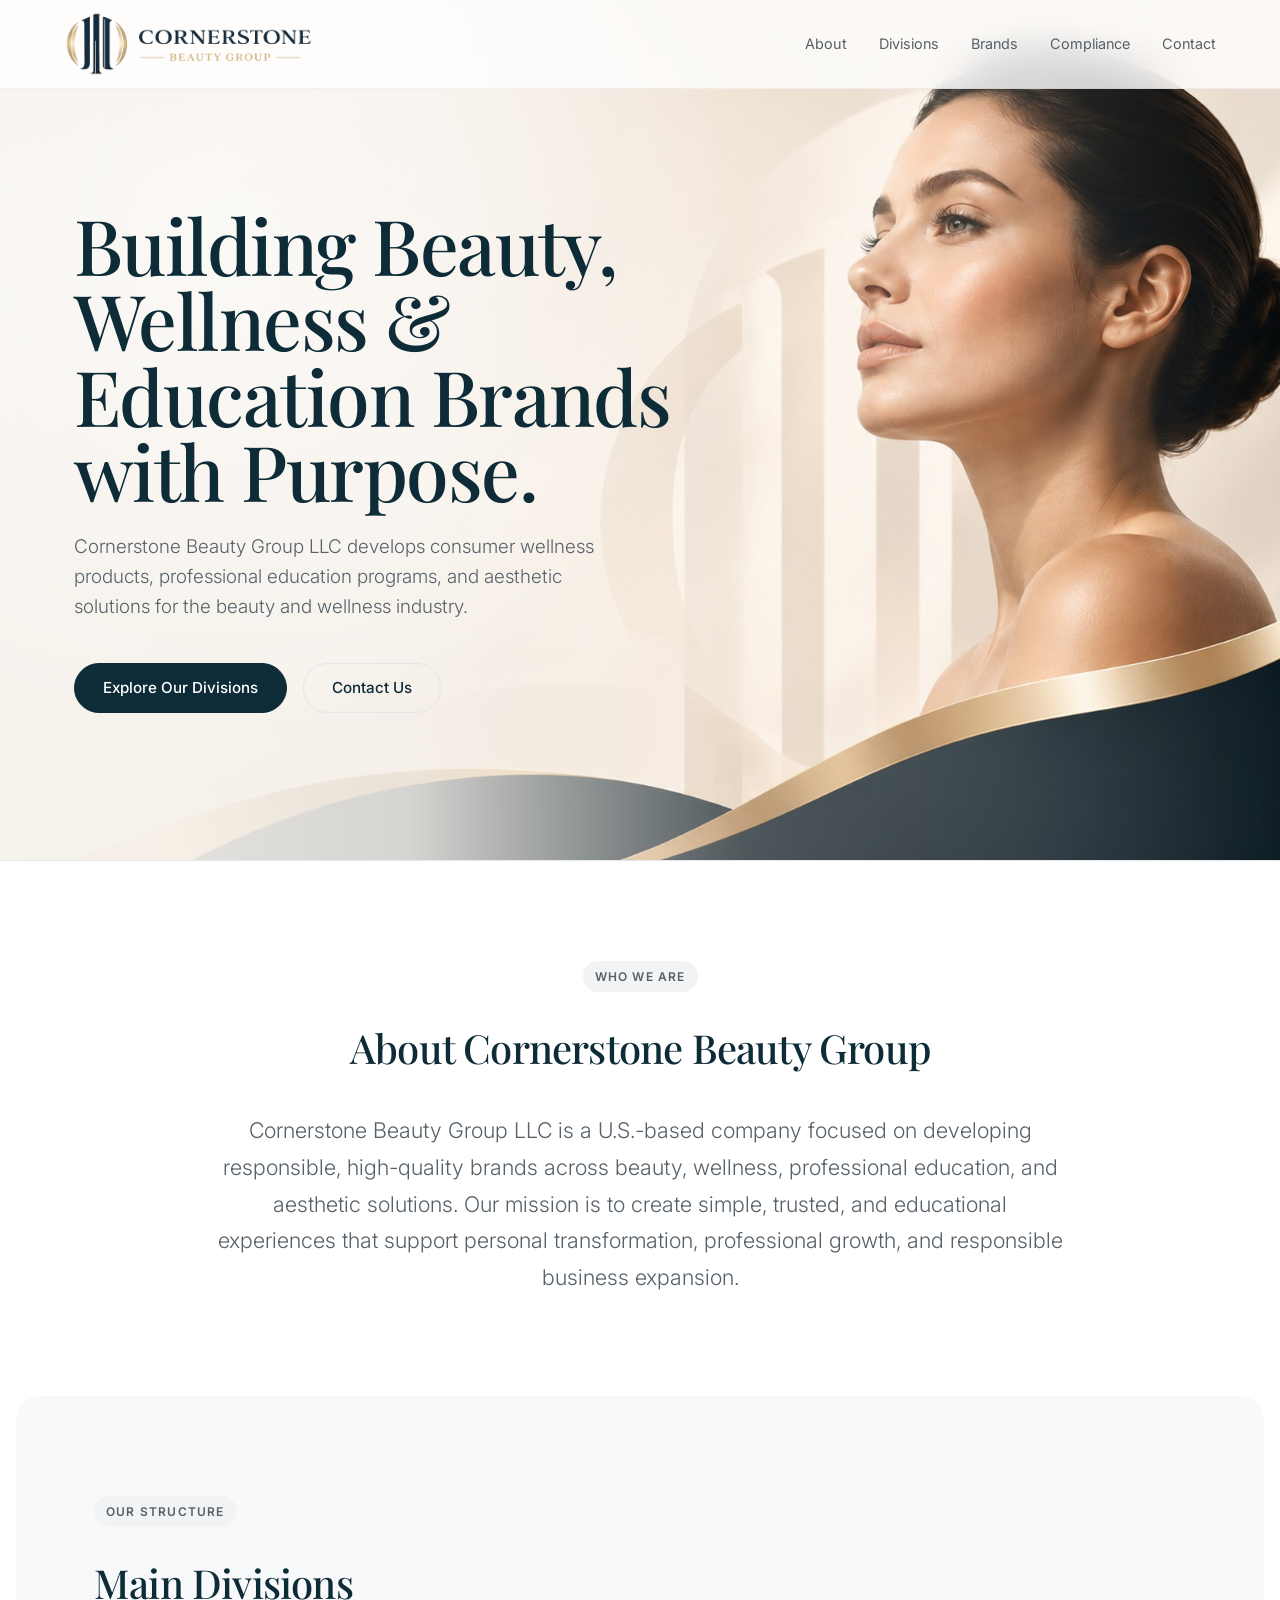
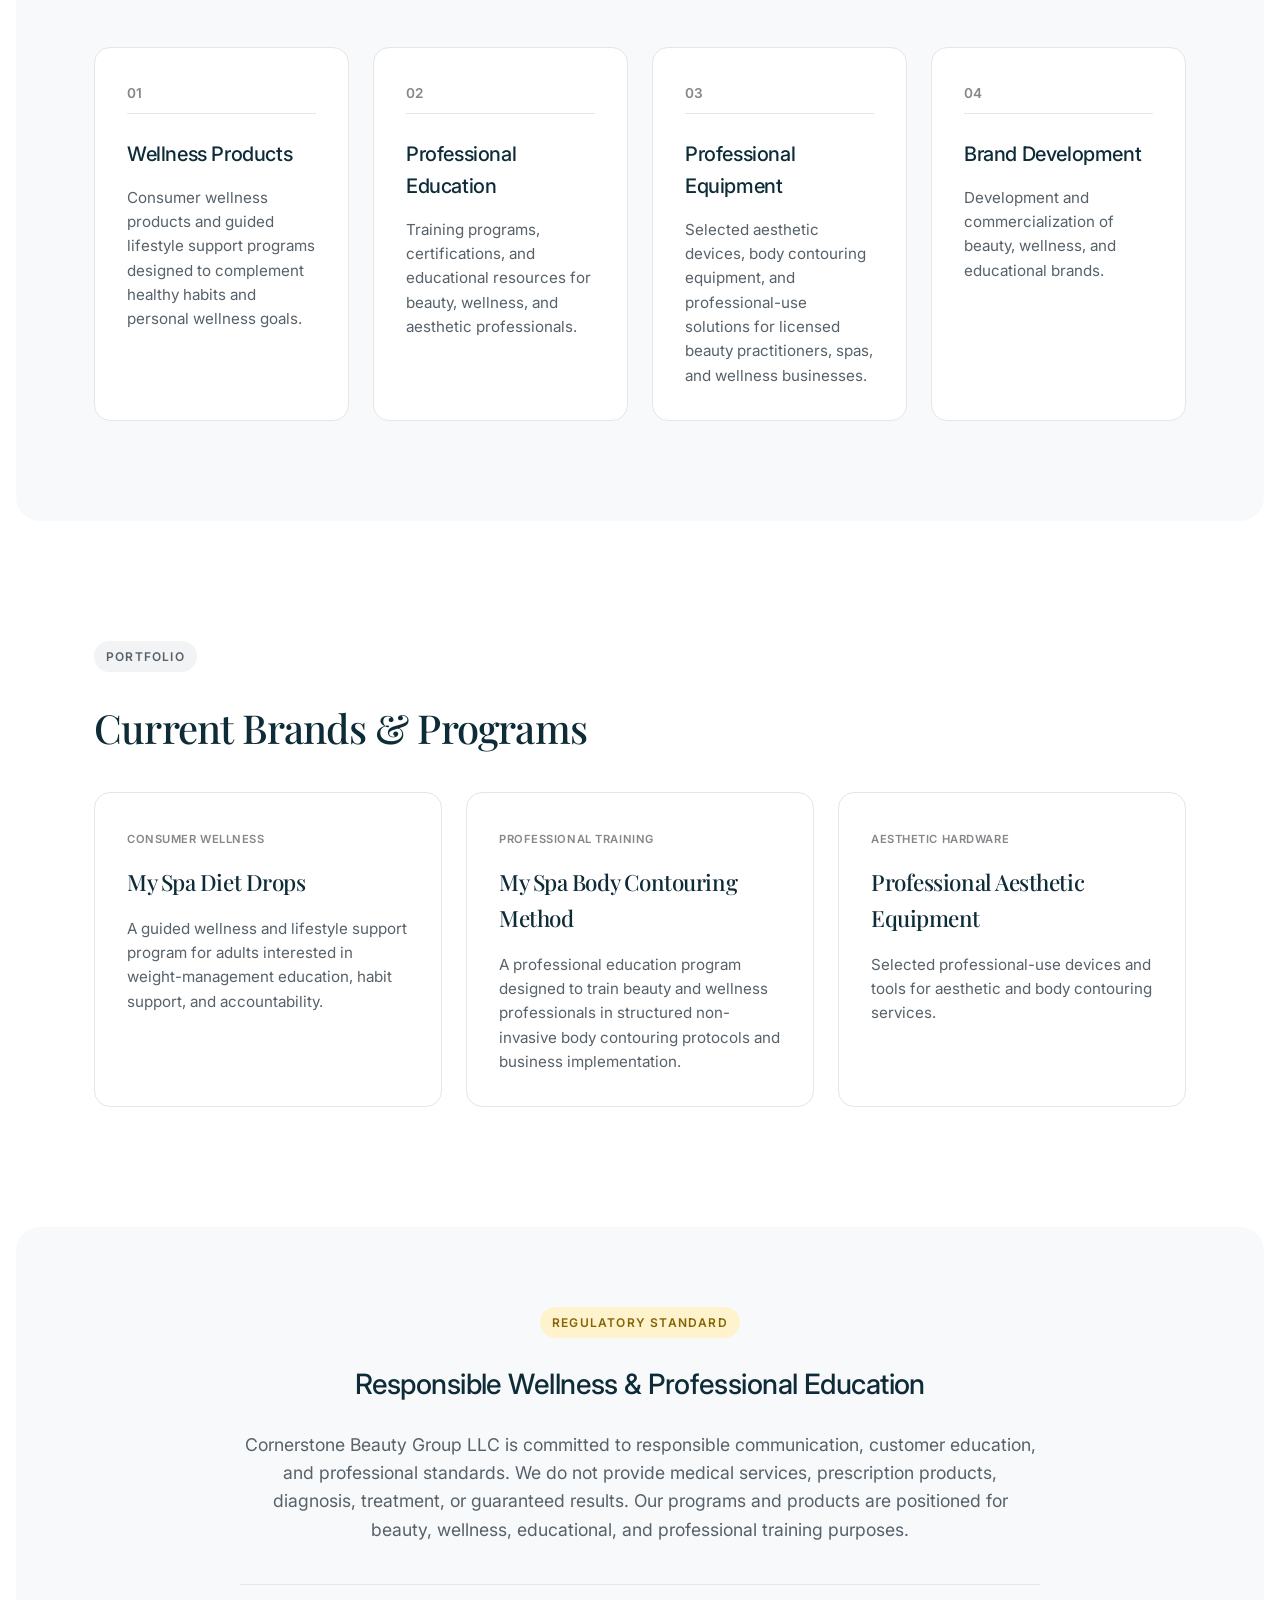
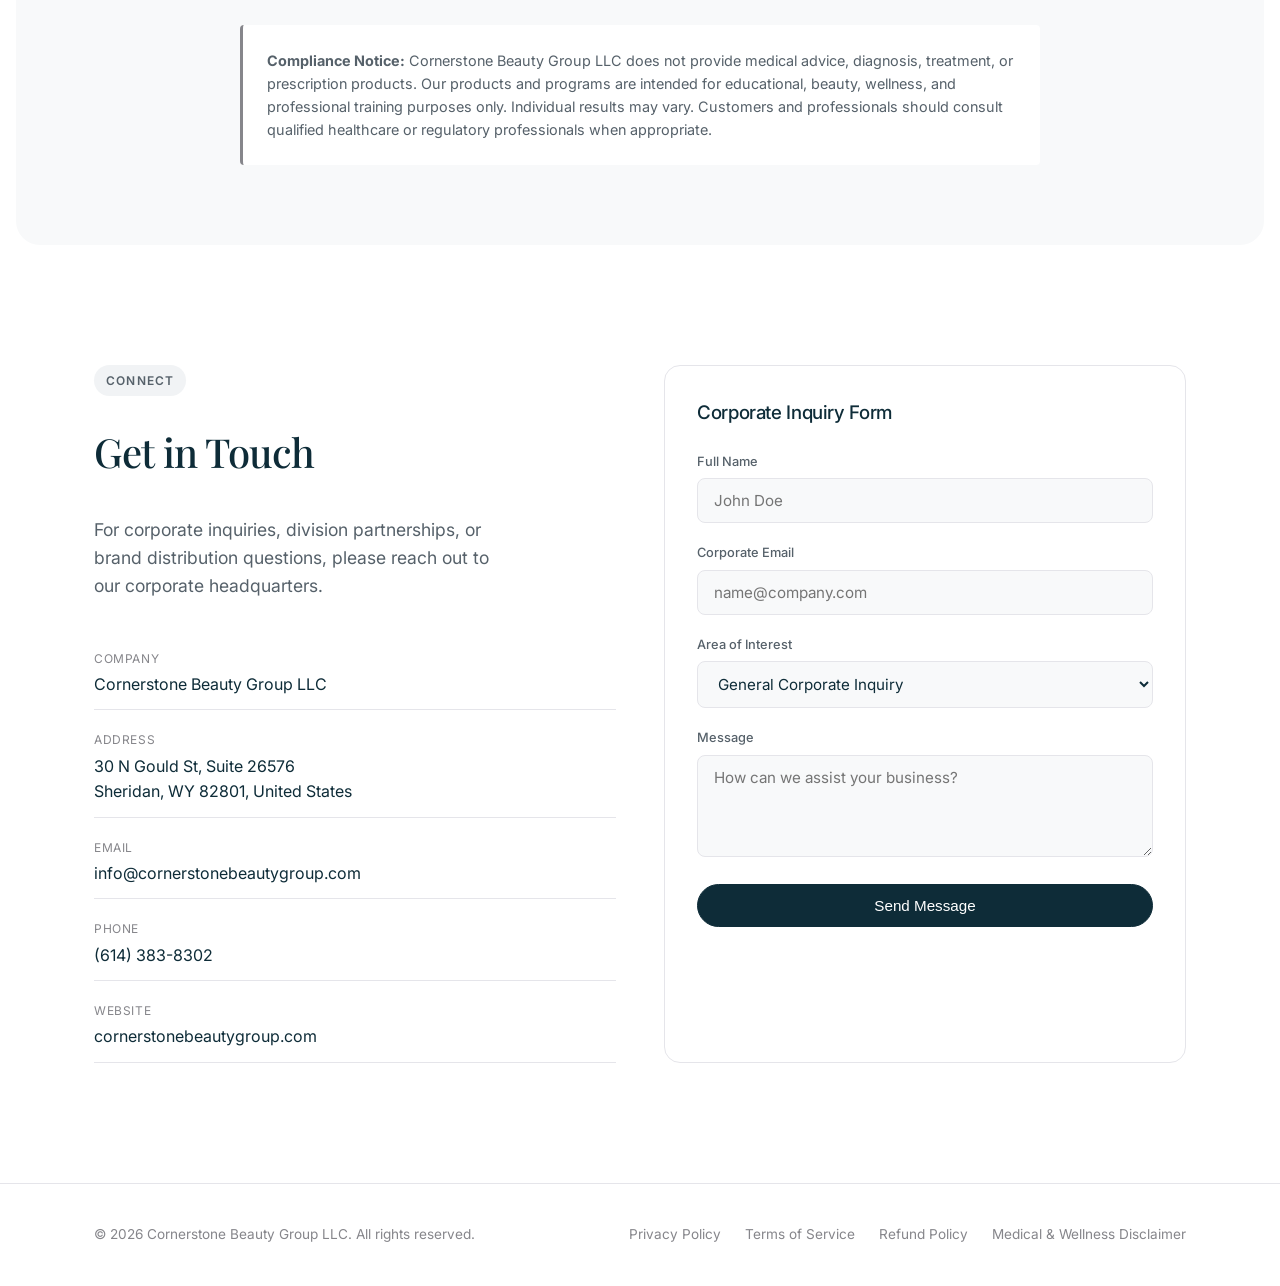
==== index.html @ 3bd97c3e "Initial website upload" ====
<!DOCTYPE html>
<html lang="en">
<head>
    <meta charset="UTF-8">
    <meta name="viewport" content="width=device-width, initial-scale=1.0">
    <title>Cornerstone Beauty Group LLC | Beauty, Wellness & Professional Education</title>
    <link rel="stylesheet" href="styles.css">
    <!-- Google Fonts for Apple-esque elegant typography -->
    <link rel="preconnect" href="https://fonts.googleapis.com">
    <link rel="preconnect" href="https://fonts.gstatic.com" crossorigin>
    <link href="https://fonts.googleapis.com/css2?family=Inter:wght@300;400;500;600&family=Playfair+Display:ital,wght@0,400;0,500;1,400&display=swap" rel="stylesheet">
</head>
<body>

    <!-- Header Navigation -->
    <header class="site-header">
        <div class="header-container">
            <a href="#" class="logo-brand">
  <img src="assets/logo-cornerstone-header.png" alt="Cornerstone Beauty Group logo">
</a>
            <button class="mobile-nav-toggle" aria-label="Toggle navigation" aria-expanded="false">
                <span></span>
                <span></span>
                <span></span>
            </button>
            <nav class="nav-menu">
                <a href="#about" class="nav-link">About</a>
                <a href="#divisions" class="nav-link">Divisions</a>
                <a href="#brands" class="nav-link">Brands</a>
                <a href="#compliance" class="nav-link">Compliance</a>
                <a href="#contact" class="nav-link">Contact</a>
            </nav>
        </div>
    </header>

    <main>
        <!-- Hero Section -->
        <section class="hero-section" id="hero">
            <div class="container hero-content scroll-reveal">
                <h1 class="hero-headline">Building Beauty, Wellness & Education Brands with Purpose.</h1>
                <p class="hero-subheadline">Cornerstone Beauty Group LLC develops consumer wellness products, professional education programs, and aesthetic solutions for the beauty and wellness industry.</p>
                <div class="hero-cta-group">
                    <a href="#divisions" class="btn btn-primary">Explore Our Divisions</a>
                    <a href="#contact" class="btn btn-secondary">Contact Us</a>
                </div>
            </div>
        </section>

        <!-- About Section -->
        <section class="about-section" id="about">
            <div class="container scroll-reveal">
                <div class="section-badge">Who We Are</div>
                <h2 class="section-title">About Cornerstone Beauty Group</h2>
                <p class="about-text">Cornerstone Beauty Group LLC is a U.S.-based company focused on developing responsible, high-quality brands across beauty, wellness, professional education, and aesthetic solutions. Our mission is to create simple, trusted, and educational experiences that support personal transformation, professional growth, and responsible business expansion.</p>
            </div>
        </section>

        <!-- Divisions Section -->
        <section class="divisions-section" id="divisions">
            <div class="container">
                <div class="section-badge">Our Structure</div>
                <h2 class="section-title scroll-reveal">Main Divisions</h2>
                <div class="grid-four-columns">
                    <div class="card division-card scroll-reveal">
                        <div class="card-icon">01</div>
                        <h3>Wellness Products</h3>
                        <p>Consumer wellness products and guided lifestyle support programs designed to complement healthy habits and personal wellness goals.</p>
                    </div>
                    <div class="card division-card scroll-reveal">
                        <div class="card-icon">02</div>
                        <h3>Professional Education</h3>
                        <p>Training programs, certifications, and educational resources for beauty, wellness, and aesthetic professionals.</p>
                    </div>
                    <div class="card division-card scroll-reveal">
                        <div class="card-icon">03</div>
                        <h3>Professional Equipment</h3>
                        <p>Selected aesthetic devices, body contouring equipment, and professional-use solutions for licensed beauty practitioners, spas, and wellness businesses.</p>
                    </div>
                    <div class="card division-card scroll-reveal">
                        <div class="card-icon">04</div>
                        <h3>Brand Development</h3>
                        <p>Development and commercialization of beauty, wellness, and educational brands.</p>
                    </div>
                </div>
            </div>
        </section>

        <!-- Brands Section -->
        <section class="brands-section" id="brands">
            <div class="container">
                <div class="section-badge">Portfolio</div>
                <h2 class="section-title scroll-reveal">Current Brands &amp; Programs</h2>
                <div class="grid-three-columns">
                    <div class="card brand-card scroll-reveal">
                        <span class="brand-tag">Consumer Wellness</span>
                        <h3>My Spa Diet Drops</h3>
                        <p>A guided wellness and lifestyle support program for adults interested in weight-management education, habit support, and accountability.</p>
                    </div>
                    <div class="card brand-card scroll-reveal">
                        <span class="brand-tag">Professional Training</span>
                        <h3>My Spa Body Contouring Method</h3>
                        <p>A professional education program designed to train beauty and wellness professionals in structured non-invasive body contouring protocols and business implementation.</p>
                    </div>
                    <div class="card brand-card scroll-reveal">
                        <span class="brand-tag">Aesthetic Hardware</span>
                        <h3>Professional Aesthetic Equipment</h3>
                        <p>Selected professional-use devices and tools for aesthetic and body contouring services.</p>
                    </div>
                </div>
            </div>
        </section>

        <!-- Compliance Section -->
        <section class="compliance-section" id="compliance">
            <div class="container scroll-reveal">
                <div class="compliance-wrapper">
                    <div class="section-badge badge-warning">Regulatory Standard</div>
                    <h2>Responsible Wellness & Professional Education</h2>
                    <p class="compliance-main-text">Cornerstone Beauty Group LLC is committed to responsible communication, customer education, and professional standards. We do not provide medical services, prescription products, diagnosis, treatment, or guaranteed results. Our programs and products are positioned for beauty, wellness, educational, and professional training purposes.</p>
                    
                    <hr class="compliance-divider">
                    
                    <p class="compliance-notice"><strong>Compliance Notice:</strong> Cornerstone Beauty Group LLC does not provide medical advice, diagnosis, treatment, or prescription products. Our products and programs are intended for educational, beauty, wellness, and professional training purposes only. Individual results may vary. Customers and professionals should consult qualified healthcare or regulatory professionals when appropriate.</p>
                </div>
            </div>
        </section>

        <!-- Contact Section -->
        <section class="contact-section" id="contact">
            <div class="container">
                <div class="grid-two-columns">
                    <div class="contact-info scroll-reveal">
                        <div class="section-badge">Connect</div>
                        <h2 class="section-title">Get in Touch</h2>
                        <p class="contact-intro">For corporate inquiries, division partnerships, or brand distribution questions, please reach out to our corporate headquarters.</p>
                        
                        <div class="corporate-details">
                            <div class="detail-item">
                                <span class="detail-label">Company</span>
                                <span class="detail-value">Cornerstone Beauty Group LLC</span>
                            </div>
                            <div class="detail-item">
                                <span class="detail-label">Address</span>
                                <span class="detail-value">30 N Gould St, Suite 26576<br>Sheridan, WY 82801, United States</span>
                            </div>
                            <div class="detail-item">
                                <span class="detail-label">Email</span>
                                <span class="detail-value"><a href="mailto:info@cornerstonebeautygroup.com">info@cornerstonebeautygroup.com</a></span>
                            </div>
                            <div class="detail-item">
                                <span class="detail-label">Phone</span>
                                <span class="detail-value"><a href="tel:+16143838302">(614) 383-8302</a></span>
                            </div>
                            <div class="detail-item">
                                <span class="detail-label">Website</span>
                                <span class="detail-value"><a href="https://cornerstonebeautygroup.com" target="_blank" rel="noopener">cornerstonebeautygroup.com</a></span>
                            </div>
                        </div>
                    </div>
                    
                    <div class="contact-form-container card scroll-reveal">
                        <h3>Corporate Inquiry Form</h3>
                        <form id="corporateContactForm" action="#" method="POST" onsubmit="handleContactForm(event)">
                            <div class="form-group">
                                <label for="name">Full Name</label>
                                <input type="text" id="name" name="name" required placeholder="John Doe">
                            </div>
                            <div class="form-group">
                                <label for="email">Corporate Email</label>
                                <input type="email" id="email" name="email" required placeholder="name@company.com">
                            </div>
                            <div class="form-group">
                                <label for="interest">Area of Interest</label>
                                <select id="interest" name="interest">
                                    <option value="general">General Corporate Inquiry</option>
                                    <option value="wellness">Wellness Products Division</option>
                                    <option value="education">Professional Education</option>
                                    <option value="equipment">Professional Equipment</option>
                                </select>
                            </div>
                            <div class="form-group">
                                <label for="message">Message</label>
                                <textarea id="message" name="message" rows="4" required placeholder="How can we assist your business?"></textarea>
                            </div>
                            <button type="submit" class="btn btn-primary btn-block">Send Message</button>
                        </form>
                    </div>
                </div>
            </div>
        </section>
    </main>

    <!-- Footer -->
    <footer class="site-footer">
        <div class="container footer-container">
            <p class="footer-copyright">&copy; 2026 Cornerstone Beauty Group LLC. All rights reserved.</p>
            <nav class="footer-nav">
                <a href="privacy.html" class="footer-link">Privacy Policy</a>
                <a href="terms.html" class="footer-link">Terms of Service</a>
                <a href="refund.html" class="footer-link">Refund Policy</a>
                <a href="disclaimer.html" class="footer-link">Medical & Wellness Disclaimer</a>
            </nav>
        </div>
    </footer>

    <script src="script.js"></script>
</body>
</html>
---- styles.css ----
/* Custom Reset & Base Properties inspired by Stripe/Apple layouts */
:root {
    --bg-primary: #ffffff;
    --bg-secondary: #f8f9fa;
    --bg-tertiary: #f1f3f5;
    
    --text-primary: #0e2c38;
    --text-secondary: #56616a;
    --text-muted: #86868b;
    
    --accent: #0e2c38;
    --accent-gold: #d6c6a6;
    --warm-ivory: #f7f4ef;
    --border-color: #e5e5ea;
    --radius-section: 24px;
    --radius-card: 16px;
    
    --font-sans: 'Inter', -apple-system, BlinkMacSystemFont, "Segoe UI", Roboto, sans-serif;
    --font-serif: 'Playfair Display', Georgia, serif;
    
    --transition-smooth: all 0.4s cubic-bezier(0.16, 1, 0.3, 1);
}

* {
    box-sizing: border-box;
    margin: 0;
    padding: 0;
}

html {
    scroll-behavior: smooth;
    font-size: 16px;
}

body {
    font-family: var(--font-sans);
    background-color: var(--bg-primary);
    color: var(--text-primary);
    line-height: 1.6;
    -webkit-font-smoothing: antialiased;
}

.container {
    width: 100%;
    max-width: 1140px;
    margin: 0 auto;
    padding: 0 24px;
}

/* Typography & Layout Accents */
h1, h2, h3 {
    font-weight: 500;
    letter-spacing: -0.02em;
}

.section-title {
    font-family: var(--font-serif);
    font-size: 2.5rem;
    margin-bottom: 2rem;
    color: var(--text-primary);
}

.section-badge {
    display: inline-block;
    font-size: 0.75rem;
    text-transform: uppercase;
    letter-spacing: 0.1em;
    font-weight: 600;
    color: var(--text-secondary);
    background: var(--bg-tertiary);
    padding: 6px 12px;
    border-radius: 100px;
    margin-bottom: 1.5rem;
}

.badge-warning {
    background: #fff3cd;
    color: #856404;
}

/* Custom Buttons */
.btn {
    display: inline-flex;
    align-items: center;
    justify-content: center;
    padding: 12px 28px;
    border-radius: 100px;
    font-size: 0.95rem;
    font-weight: 500;
    text-decoration: none;
    transition: var(--transition-smooth);
    cursor: pointer;
}

.btn-primary {
    background-color: var(--text-primary);
    color: #ffffff;
    border: 1px solid var(--text-primary);
}

.btn-primary:hover {
    background-color: #333336;
    transform: translateY(-2px);
}

.btn-secondary {
    background-color: transparent;
    color: var(--text-primary);
    border: 1px solid var(--border-color);
    margin-left: 12px;
}

.btn-secondary:hover {
    background-color: var(--bg-secondary);
    border-color: var(--text-primary);
    transform: translateY(-2px);
}

.btn-block {
    display: flex;
    width: 100%;
}

/* Reusable Grid & Cards */
.card {
    background: var(--bg-primary);
    border: 1px solid var(--border-color);
    border-radius: var(--radius-card);
    padding: 32px;
    transition: var(--transition-smooth);
}

.card:hover {
    transform: translateY(-4px);
    box-shadow: 0 12px 30px rgba(0,0,0,0.04);
    border-color: var(--text-muted);
}

.grid-four-columns {
    display: grid;
    grid-template-columns: repeat(auto-fit, minmax(230px, 1fr));
    gap: 24px;
}

.grid-three-columns {
    display: grid;
    grid-template-columns: repeat(auto-fit, minmax(300px, 1fr));
    gap: 24px;
}

.grid-two-columns {
    display: grid;
    grid-template-columns: repeat(auto-fit, minmax(450px, 1fr));
    gap: 48px;
}

/* Header Section */
.site-header {
    position: fixed;
    top: 0;
    left: 0;
    width: 100%;
    z-index: 1000;
    background: rgba(255, 255, 255, 0.8);
    backdrop-filter: blur(20px);
    -webkit-backdrop-filter: blur(20px);
    border-bottom: 1px solid rgba(0, 0, 0, 0.05);
    transition: var(--transition-smooth);
}

.header-container {
    max-width: 1200px;
    margin: 0 auto;
    padding: 12px 24px;
    display: flex;
    justify-content: space-between;
    align-items: center;
}

.logo-text {
    font-size: 1.15rem;
    font-weight: 500;
    letter-spacing: -0.01em;
    color: var(--text-primary);
    text-decoration: none;
}
.logo-brand {
    display: flex;
    align-items: center;
    text-decoration: none;
}

.logo-brand img {
    height: 64px;
    width: auto;
    display: block;
}

.nav-menu {
    display: flex;
    gap: 32px;
}

.nav-link {
    font-size: 0.9rem;
    color: var(--text-secondary);
    text-decoration: none;
    font-weight: 400;
    transition: color 0.2s ease;
}

.nav-link:hover {
    color: var(--text-primary);
}

.mobile-nav-toggle {
    display: none;
    background: none;
    border: none;
    cursor: pointer;
    flex-direction: column;
    gap: 6px;
}

.mobile-nav-toggle span {
    display: block;
    width: 22px;
    height: 1.5px;
    background: var(--text-primary);
    transition: var(--transition-smooth);
}

/* Hero Section */
.hero-section {
    position: relative;
    min-height: 860px;
    padding-top: 180px;
    padding-bottom: 120px;
    display: flex;
    align-items: center;
    overflow: hidden;
    background-image:
        linear-gradient(90deg, rgba(247, 244, 239, 0.96) 0%, rgba(247, 244, 239, 0.86) 32%, rgba(247, 244, 239, 0.30) 58%, rgba(247, 244, 239, 0.02) 100%),
        url('assets/hero-cornerstone.jpg');
    background-size: cover;
    background-position: center center;
    background-repeat: no-repeat;
}

.hero-section::after {
    content: "";
    position: absolute;
    inset: 0;
    background: radial-gradient(circle at 18% 28%, rgba(255,255,255,0.55) 0%, rgba(255,255,255,0.00) 42%);
    pointer-events: none;
}

.hero-content {
    position: relative;
    z-index: 1;
    max-width: 1180px;
    text-align: left;
}

.hero-headline {
    font-family: var(--font-serif);
    font-size: clamp(3rem, 6vw, 5.7rem);
    line-height: 0.98;
    max-width: 680px;
    margin: 0 0 1.5rem 0;
    color: var(--text-primary);
}

.hero-subheadline {
    font-size: 1.18rem;
    color: var(--text-secondary);
    max-width: 560px;
    margin: 0 0 2.5rem 0;
    font-weight: 300;
}

/* About Section */
.about-section {
    padding: 100px 0;
    text-align: center;
    border-top: 1px solid var(--border-color);
}

.about-text {
    font-size: 1.35rem;
    line-height: 1.7;
    max-width: 850px;
    margin: 0 auto;
    color: var(--text-secondary);
    font-weight: 300;
}

/* Divisions Section */
.divisions-section {
    padding: 100px 0;
    background-color: var(--bg-secondary);
    border-radius: var(--radius-section);
    margin: 0 16px;
}

.division-card h3 {
    font-size: 1.25rem;
    margin-bottom: 1rem;
    font-weight: 500;
}

.division-card p {
    color: var(--text-secondary);
    font-size: 0.95rem;
}

.card-icon {
    font-size: 0.85rem;
    font-weight: 600;
    color: var(--text-muted);
    margin-bottom: 1.5rem;
    font-family: var(--font-sans);
    border-bottom: 1px solid var(--border-color);
    padding-bottom: 8px;
    display: inline-block;
    width: 100%;
}

/* Brands Section */
.brands-section {
    padding: 120px 0;
}

.brand-card h3 {
    font-family: var(--font-serif);
    font-size: 1.4rem;
    margin-bottom: 1rem;
}

.brand-card p {
    color: var(--text-secondary);
    font-size: 0.95rem;
}

.brand-tag {
    display: inline-block;
    font-size: 0.7rem;
    text-transform: uppercase;
    font-weight: 600;
    color: var(--text-muted);
    letter-spacing: 0.05em;
    margin-bottom: 1rem;
}

/* Compliance Section */
.compliance-section {
    padding: 80px 0;
    background-color: var(--bg-secondary);
    border-radius: var(--radius-section);
    margin: 0 16px;
}

.compliance-wrapper {
    max-width: 800px;
    margin: 0 auto;
    text-align: center;
}

.compliance-wrapper h2 {
    font-size: 1.75rem;
    margin-bottom: 1.5rem;
}

.compliance-main-text {
    font-size: 1.1rem;
    color: var(--text-secondary);
    margin-bottom: 2rem;
}

.compliance-divider {
    border: none;
    border-top: 1px solid var(--border-color);
    margin: 2.5rem 0;
}

.compliance-notice {
    font-size: 0.9rem;
    color: var(--text-secondary);
    line-height: 1.6;
    text-align: left;
    background: var(--bg-primary);
    padding: 24px;
    border-left: 3px solid var(--text-muted);
    border-radius: 4px;
}

/* Contact Section */
.contact-section {
    padding: 120px 0;
}

.contact-intro {
    font-size: 1.1rem;
    color: var(--text-secondary);
    margin-bottom: 3rem;
    max-width: 400px;
}

.corporate-details {
    display: flex;
    flex-direction: column;
    gap: 20px;
}

.detail-item {
    display: flex;
    flex-direction: column;
    border-bottom: 1px solid var(--border-color);
    padding-bottom: 12px;
}

.detail-label {
    font-size: 0.75rem;
    text-transform: uppercase;
    color: var(--text-muted);
    letter-spacing: 0.05em;
    margin-bottom: 4px;
}

.detail-value {
    font-size: 1rem;
    font-weight: 400;
}

.detail-value a {
    color: var(--text-primary);
    text-decoration: none;
    transition: color 0.2s;
}

.detail-value a:hover {
    color: var(--text-secondary);
}

/* Contact Form UI */
.contact-form-container h3 {
    margin-bottom: 1.5rem;
}

.form-group {
    margin-bottom: 20px;
}

.form-group label {
    display: block;
    font-size: 0.8rem;
    font-weight: 500;
    margin-bottom: 6px;
    color: var(--text-secondary);
}

.form-group input, 
.form-group select, 
.form-group textarea {
    width: 100%;
    padding: 12px 16px;
    border: 1px solid var(--border-color);
    border-radius: 8px;
    font-family: var(--font-sans);
    font-size: 0.95rem;
    background-color: var(--bg-secondary);
    color: var(--text-primary);
    transition: var(--transition-smooth);
}

.form-group input:focus, 
.form-group select:focus, 
.form-group textarea:focus {
    outline: none;
    border-color: var(--text-primary);
    background-color: var(--bg-primary);
}

/* Footer layout */
.site-footer {
    border-top: 1px solid var(--border-color);
    padding: 40px 0;
    font-size: 0.85rem;
    color: var(--text-muted);
}

.footer-container {
    display: flex;
    justify-content: space-between;
    align-items: center;
    flex-wrap: wrap;
    gap: 20px;
}

.footer-nav {
    display: flex;
    gap: 24px;
    flex-wrap: wrap;
}

.footer-link {
    color: var(--text-muted);
    text-decoration: none;
    transition: color 0.2s;
}

.footer-link:hover {
    color: var(--text-primary);
}

/* Subtle Scroll Animations CSS Framework */
.scroll-reveal {
    opacity: 0;
    transform: translateY(30px);
    transition: opacity 0.8s cubic-bezier(0.16, 1, 0.3, 1), transform 0.8s cubic-bezier(0.16, 1, 0.3, 1);
}

.scroll-reveal.active {
    opacity: 1;
    transform: translateY(0);
}

/* Responsive Structural Layout Overrides */
@media (max-width: 992px) {
    .hero-section {
        min-height: 760px;
        background-position: 64% center;
        background-image:
            linear-gradient(90deg, rgba(247, 244, 239, 0.98) 0%, rgba(247, 244, 239, 0.90) 46%, rgba(247, 244, 239, 0.30) 100%),
            url('assets/hero-cornerstone.jpg');
    }
    .hero-headline { font-size: 2.75rem; }
    .grid-two-columns { grid-template-columns: 1fr; gap: 60px; }
    .contact-intro { max-width: 100%; }
}

@media (max-width: 768px) {
    .mobile-nav-toggle { display: flex; }
    
    .nav-menu {
        position: fixed;
        top: 60px;
        left: 0;
        width: 100%;
        background: var(--bg-primary);
        flex-direction: column;
        padding: 40px 24px;
        gap: 24px;
        border-bottom: 1px solid var(--border-color);
        transform: translateY(-150%);
        transition: var(--transition-smooth);
        z-index: 999;
    }
    
    .nav-menu.active {
        transform: translateY(0);
    }
    
    .hero-section {
        min-height: 720px;
        padding-top: 120px;
        padding-bottom: 72px;
        background-position: 70% center;
        background-image:
            linear-gradient(180deg, rgba(247, 244, 239, 0.98) 0%, rgba(247, 244, 239, 0.93) 42%, rgba(247, 244, 239, 0.50) 100%),
            url('assets/hero-cornerstone.jpg');
    }

    .hero-content {
        text-align: left;
    }

    .hero-headline { font-size: 2.75rem; max-width: 95%; }
    .hero-subheadline { font-size: 1.05rem; max-width: 92%; }
    .section-title { font-size: 2rem; }
    
    .hero-cta-group {
        display: flex;
        flex-direction: column;
        gap: 12px;
        align-items: flex-start;
    }
    
    .btn-secondary { margin-left: 0; width: 100%; max-width: 280px; }
    .btn-primary { width: 100%; max-width: 280px; }
    
    .footer-container {
        flex-direction: column;
        text-align: center;
    }
    .footer-nav {
        justify-content: center;
    }
}
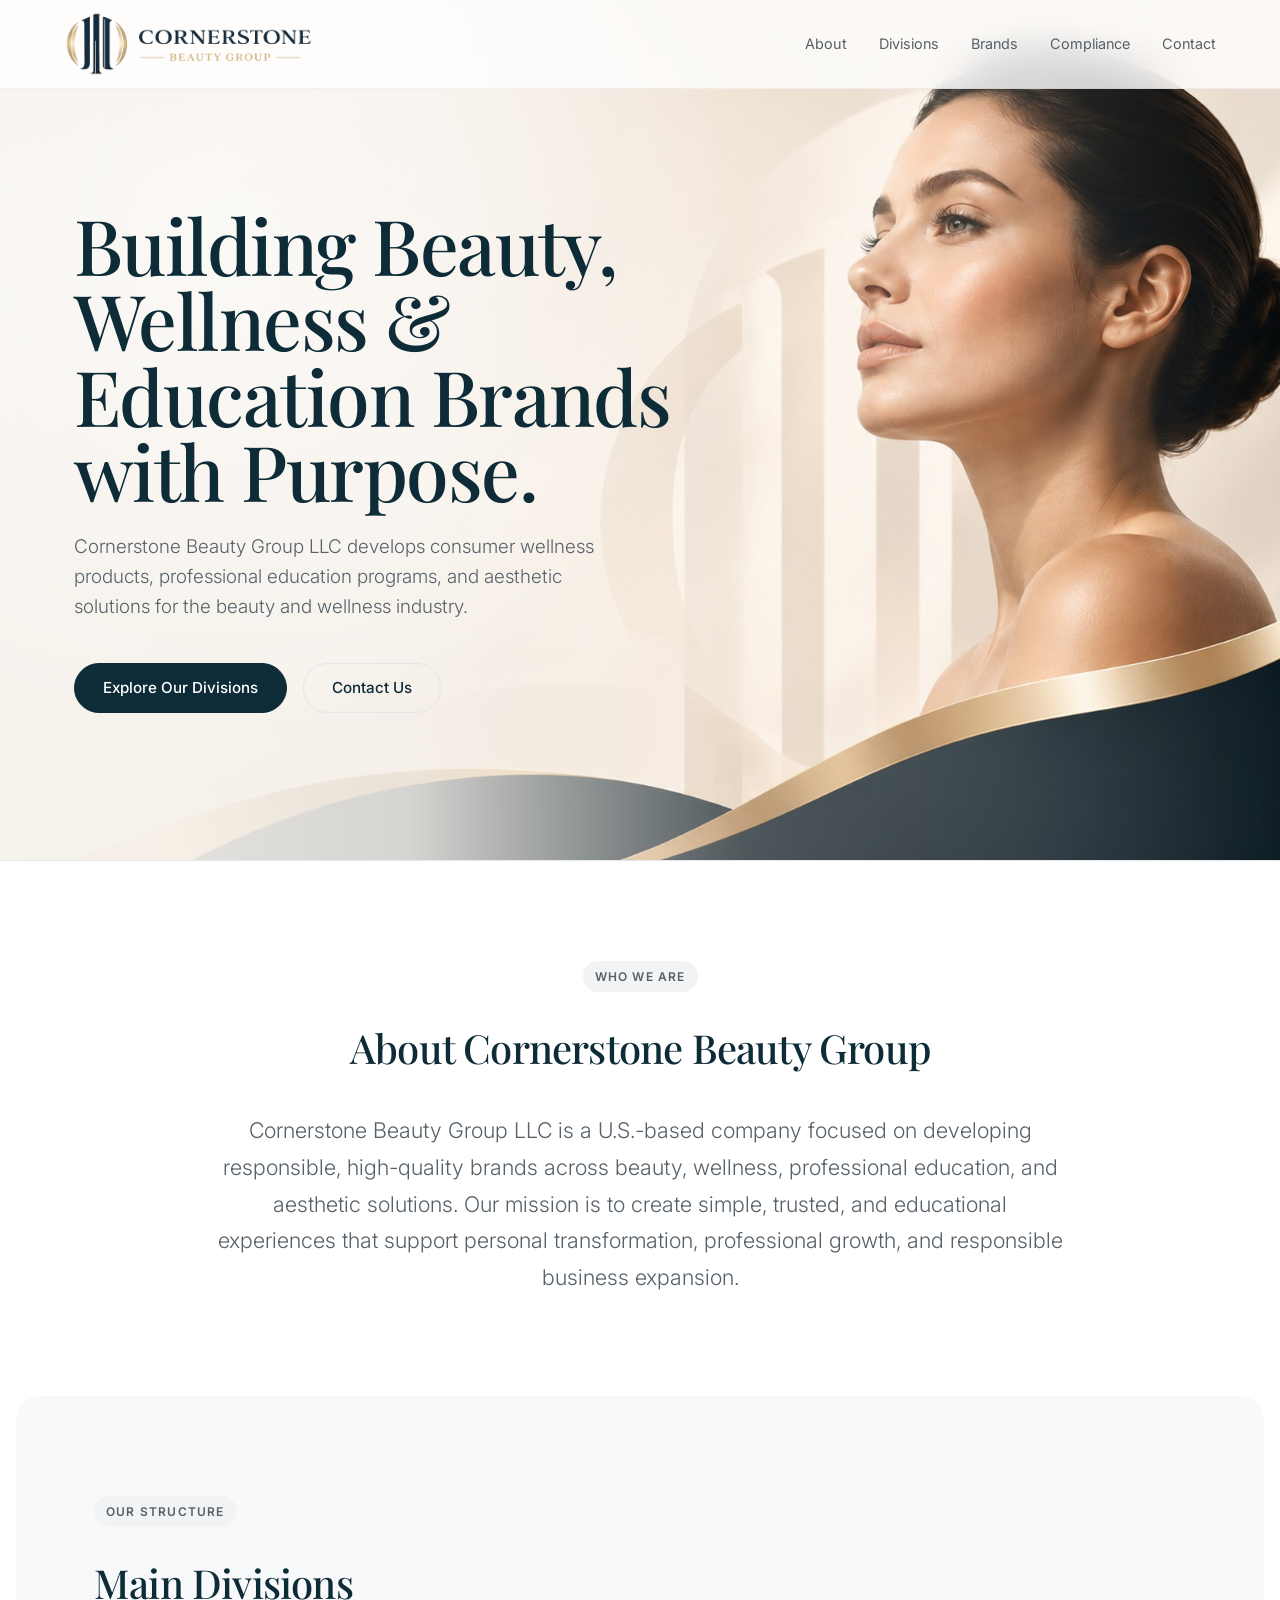
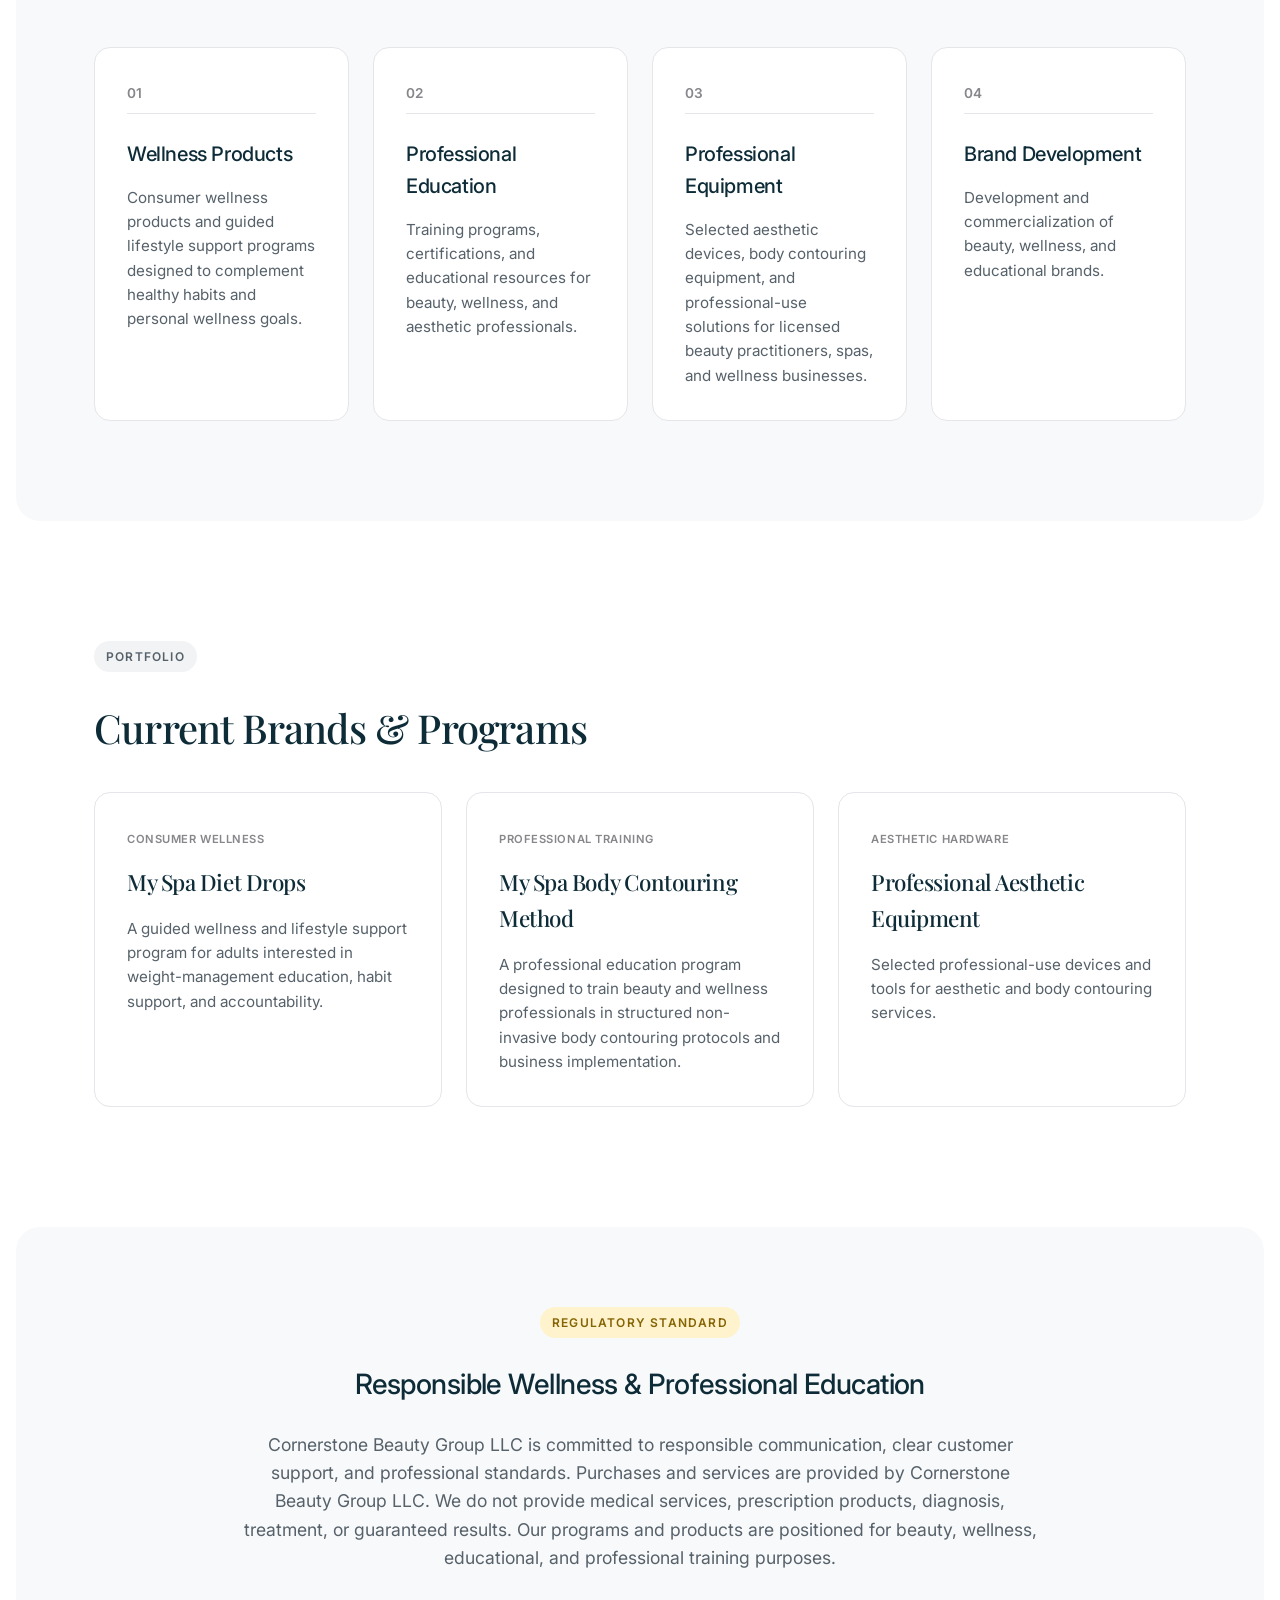
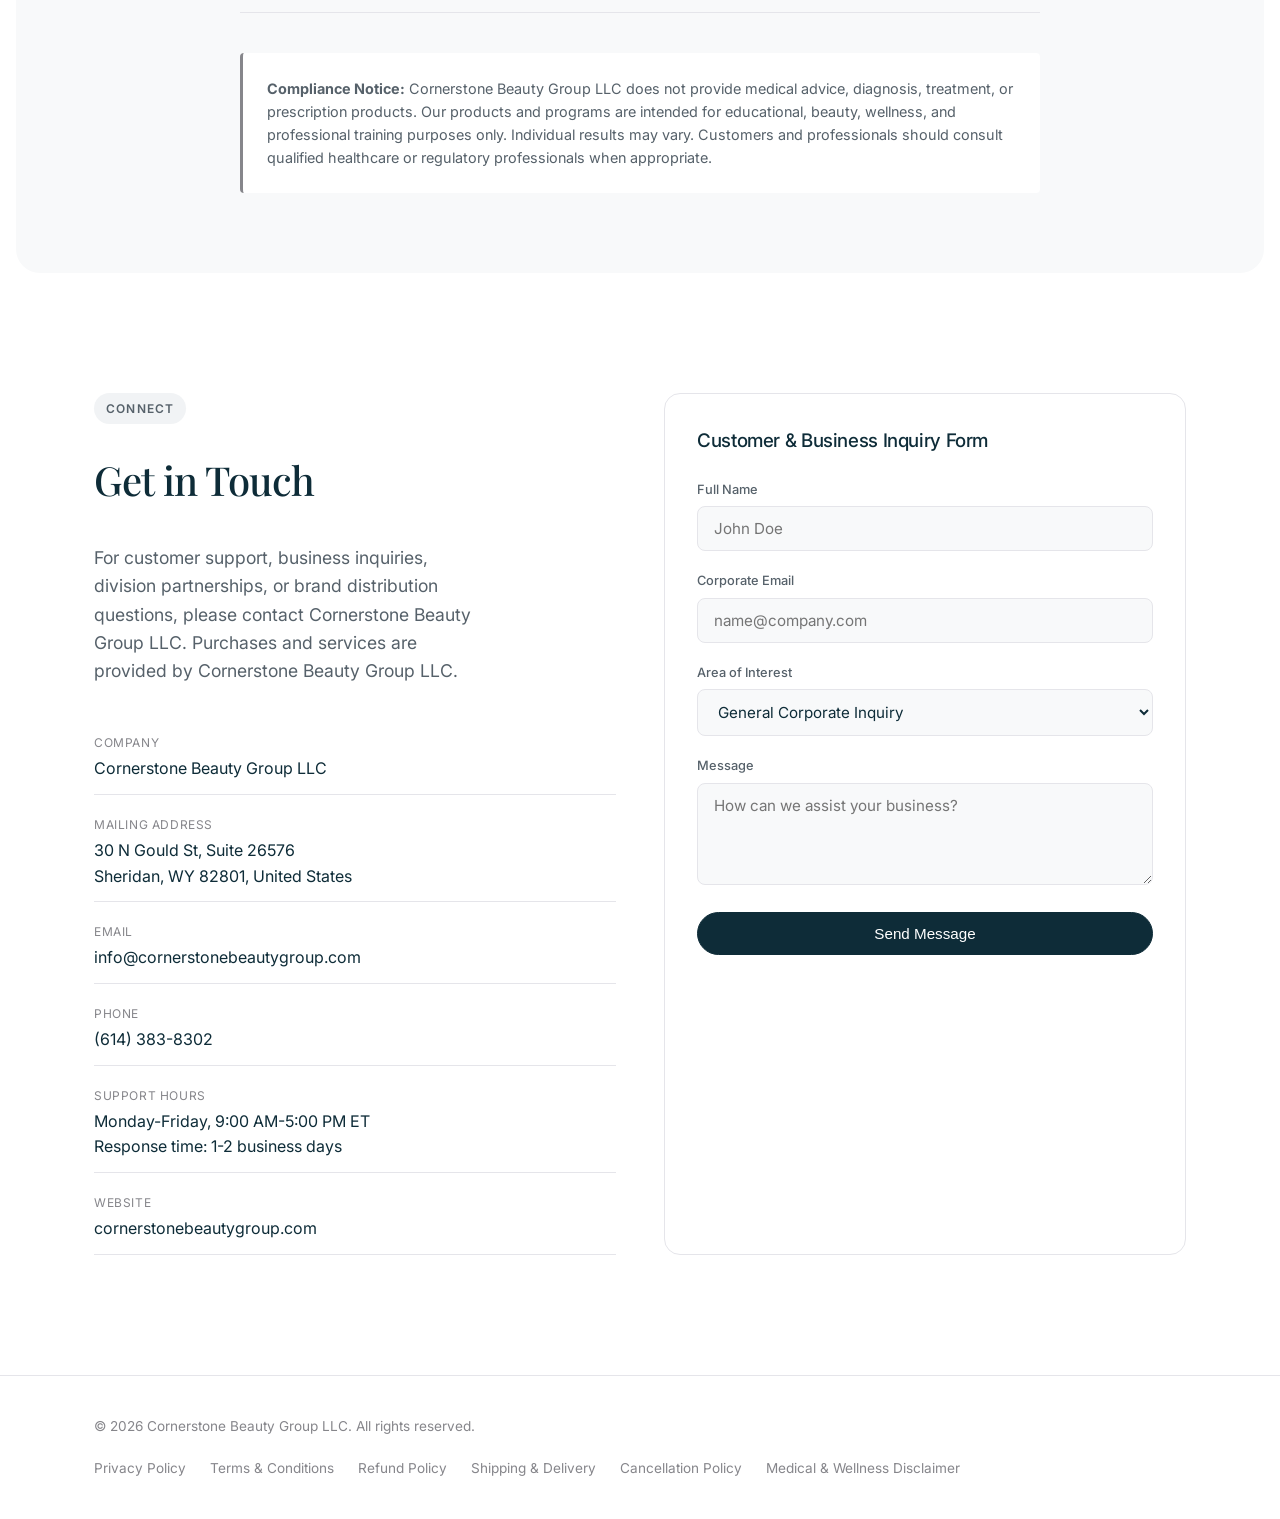
==== commit 8d625618: "Update compliance policies and Stripe readiness" ====
--- a/index.html
+++ b/index.html
@@ -116,7 +116,7 @@
                 <div class="compliance-wrapper">
                     <div class="section-badge badge-warning">Regulatory Standard</div>
                     <h2>Responsible Wellness & Professional Education</h2>
-                    <p class="compliance-main-text">Cornerstone Beauty Group LLC is committed to responsible communication, customer education, and professional standards. We do not provide medical services, prescription products, diagnosis, treatment, or guaranteed results. Our programs and products are positioned for beauty, wellness, educational, and professional training purposes.</p>
+                    <p class="compliance-main-text">Cornerstone Beauty Group LLC is committed to responsible communication, clear customer support, and professional standards. Purchases and services are provided by Cornerstone Beauty Group LLC. We do not provide medical services, prescription products, diagnosis, treatment, or guaranteed results. Our programs and products are positioned for beauty, wellness, educational, and professional training purposes.</p>
                     
                     <hr class="compliance-divider">
                     
@@ -132,7 +132,7 @@
                     <div class="contact-info scroll-reveal">
                         <div class="section-badge">Connect</div>
                         <h2 class="section-title">Get in Touch</h2>
-                        <p class="contact-intro">For corporate inquiries, division partnerships, or brand distribution questions, please reach out to our corporate headquarters.</p>
+                        <p class="contact-intro">For customer support, business inquiries, division partnerships, or brand distribution questions, please contact Cornerstone Beauty Group LLC. Purchases and services are provided by Cornerstone Beauty Group LLC.</p>
                         
                         <div class="corporate-details">
                             <div class="detail-item">
@@ -140,7 +140,7 @@
                                 <span class="detail-value">Cornerstone Beauty Group LLC</span>
                             </div>
                             <div class="detail-item">
-                                <span class="detail-label">Address</span>
+                                <span class="detail-label">Mailing Address</span>
                                 <span class="detail-value">30 N Gould St, Suite 26576<br>Sheridan, WY 82801, United States</span>
                             </div>
                             <div class="detail-item">
@@ -152,6 +152,10 @@
                                 <span class="detail-value"><a href="tel:+16143838302">(614) 383-8302</a></span>
                             </div>
                             <div class="detail-item">
+                                <span class="detail-label">Support Hours</span>
+                                <span class="detail-value">Monday-Friday, 9:00 AM-5:00 PM ET<br>Response time: 1-2 business days</span>
+                            </div>
+                            <div class="detail-item">
                                 <span class="detail-label">Website</span>
                                 <span class="detail-value"><a href="https://cornerstonebeautygroup.com" target="_blank" rel="noopener">cornerstonebeautygroup.com</a></span>
                             </div>
@@ -159,7 +163,7 @@
                     </div>
                     
                     <div class="contact-form-container card scroll-reveal">
-                        <h3>Corporate Inquiry Form</h3>
+                        <h3>Customer & Business Inquiry Form</h3>
                         <form id="corporateContactForm" action="#" method="POST" onsubmit="handleContactForm(event)">
                             <div class="form-group">
                                 <label for="name">Full Name</label>
@@ -196,8 +200,10 @@
             <p class="footer-copyright">&copy; 2026 Cornerstone Beauty Group LLC. All rights reserved.</p>
             <nav class="footer-nav">
                 <a href="privacy.html" class="footer-link">Privacy Policy</a>
-                <a href="terms.html" class="footer-link">Terms of Service</a>
+                <a href="terms.html" class="footer-link">Terms & Conditions</a>
                 <a href="refund.html" class="footer-link">Refund Policy</a>
+                <a href="shipping.html" class="footer-link">Shipping & Delivery</a>
+                <a href="cancellation.html" class="footer-link">Cancellation Policy</a>
                 <a href="disclaimer.html" class="footer-link">Medical & Wellness Disclaimer</a>
             </nav>
         </div>
@@ -205,4 +211,4 @@
 
     <script src="script.js"></script>
 </body>
-</html>+</html>
--- a/styles.css
+++ b/styles.css
@@ -479,6 +479,61 @@
     outline: none;
     border-color: var(--text-primary);
     background-color: var(--bg-primary);
+}
+
+/* Policy pages */
+.policy-section {
+    padding: 150px 0 100px;
+    border-top: 1px solid var(--border-color);
+}
+
+.policy-container {
+    max-width: 880px;
+    text-align: left;
+}
+
+.policy-container .section-title {
+    margin-bottom: 0.5rem;
+}
+
+.policy-updated {
+    color: var(--text-muted);
+    font-size: 0.9rem;
+    margin-bottom: 2rem;
+}
+
+.policy-container p {
+    color: var(--text-secondary);
+    font-size: 1rem;
+    line-height: 1.75;
+    margin-bottom: 1rem;
+}
+
+.policy-container h2 {
+    font-size: 1.25rem;
+    margin: 2.2rem 0 0.75rem;
+    color: var(--text-primary);
+}
+
+.policy-container a {
+    color: var(--text-primary);
+}
+
+.support-box {
+    margin-top: 3rem;
+    padding: 28px;
+    border: 1px solid var(--border-color);
+    border-left: 3px solid var(--text-primary);
+    border-radius: 8px;
+    background: var(--bg-secondary);
+}
+
+.support-box h2 {
+    margin-top: 0;
+}
+
+.support-box p {
+    margin-bottom: 0.45rem;
 }
 
 /* Footer layout */
@@ -596,4 +651,4 @@
     .footer-nav {
         justify-content: center;
     }
-}+}
